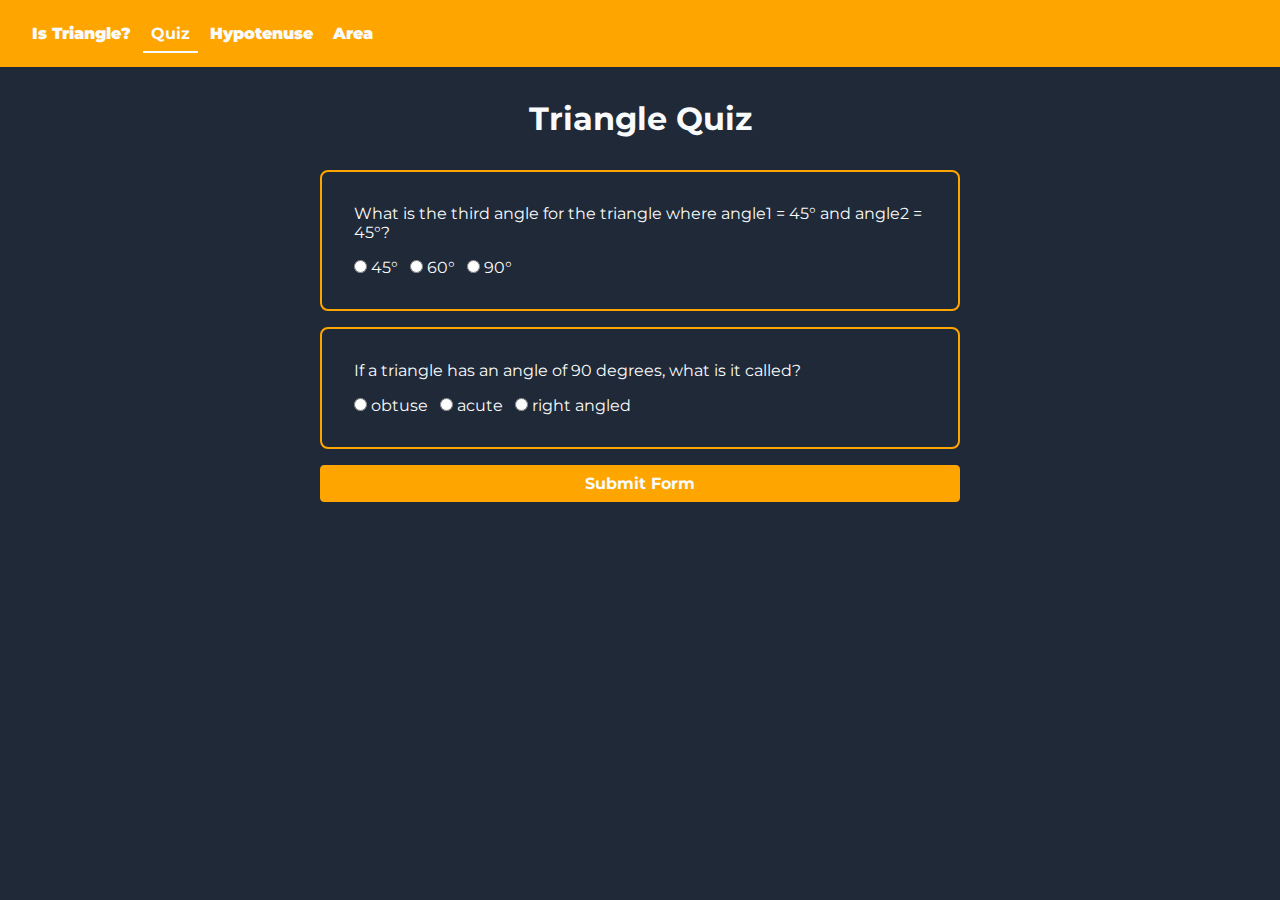
==== quiz.html @ 20432544 "index.html" ====
<!DOCTYPE html>
<html lang="en">

<head>
    <meta charset="UTF-8">
    <meta http-equiv="X-UA-Compatible" content="IE=edge">
    <meta name="viewport" content="width=device-width, initial-scale=1.0">
    <title>Triangle Quiz</title>
    <link href="style.css" rel="stylesheet" type="text/css" />
</head>

<body>
    <nav>
        <a href="index.html">Is Triangle?</a>
        <a href="quiz.html" class="item-active">Quiz</a>
        <a href="Calculate hypotenuse.html">Hypotenuse</a>
        <a href="area.html">Area</a>
    </nav>
    <h1 class="heading">Triangle Quiz</h1>
    <form class="container quiz-form">
        <div class="quiz-container">
            <p>
                What is the third angle for the triangle where angle1 = 45° and angle2
                = 45°?
            </p>
            <label>
                <input required type="radio" name="options" value="45°" />
                45°
            </label>
            <label>
                <input required type="radio" name="options" value="60°" />
                60°
            </label>
            <label>
                <input required type="radio" name="options" value="90°" />
                90°
            </label>
        </div>
        <div class="quiz-container">
            <p>If a triangle has an angle of 90 degrees, what is it called?</p>
            <label>
                <input required type="radio" name="option1" value="obtuse" />
                obtuse
            </label>
            <label>
                <input required type="radio" name="option1" value="acute" />
                acute
            </label>
            <label>
                <input required type="radio" name="option1" value="right angled" />
                right angled
            </label>
        </div>
        <button id="submit-btn" class="btn" type="submit">Submit Form</button>
    </form>
    <h2 class="output"></h2>

    <script src="quiz.js"></script>
</body>

</html>
---- style.css ----
@import url('https://fonts.googleapis.com/css2?family=Montserrat&display=swap');

* {
	--primary-color:orange;
	--background-color: #1f2937;
	--text-color: #f9fafb;
	margin: 0;
	padding: 0;
	font-family: 'Montserrat', sans-serif;
}

body {
	color: var(--text-color);
	background: var(--background-color);
}

.container {
	width: 90%;
	margin: auto;
}

.heading {
	text-align: center;
	/* color: var(--primary-color); */
	margin-bottom: 2rem;
}

.quiz-container {
	padding: 2rem;
	border: 2px solid var(--primary-color);
	border-radius: 0.5rem;
	margin: 1rem 0;
}

.quiz-container p {
	margin-bottom: 1rem;
}

.quiz-container label {
	margin-right: 0.5rem;
}

.angle-container {
	width: 90%;
	margin: auto;
}

.btn {
	padding: 0.5rem;
	background: var(--primary-color);
	color: var(--text-color);
	border: 1px solid var(--primary-color);
	border-radius: 0.25rem;
	width: 100%;
	font-weight: bold;
	font-family: 'Montserrat', sans-serif;
	font-size: 1rem;
}

.output {
	text-align: center;
	margin: 2rem 0;
}

.input-container {
	margin: 1rem 0;
}

.input-container input {
	padding: 0.5rem;
	font-size: 1rem;
	width: 97%;
	margin: 0.5rem 1rem 1rem 0;
}

.formula {
	text-align: center;
	width: 90%;
	margin: auto;
	padding: 0.5rem;
	border: 2px solid var(--primary-color);
}

nav {
	background: var(--primary-color);
	padding: 1.5rem;
	margin-bottom: 2rem;
}

a {
	text-decoration: none;
	color: var(--text-color);
	padding: 0.5rem;
	font-weight: 1000;
	font-size: 1rem;
}

.item-active {
	border-bottom: 2px solid;
	font-weight: bold;
}

@media only screen and (min-width: 600px) {
	.angle-container,
	.container,
	.formula {
		width: 50%;
	}
}
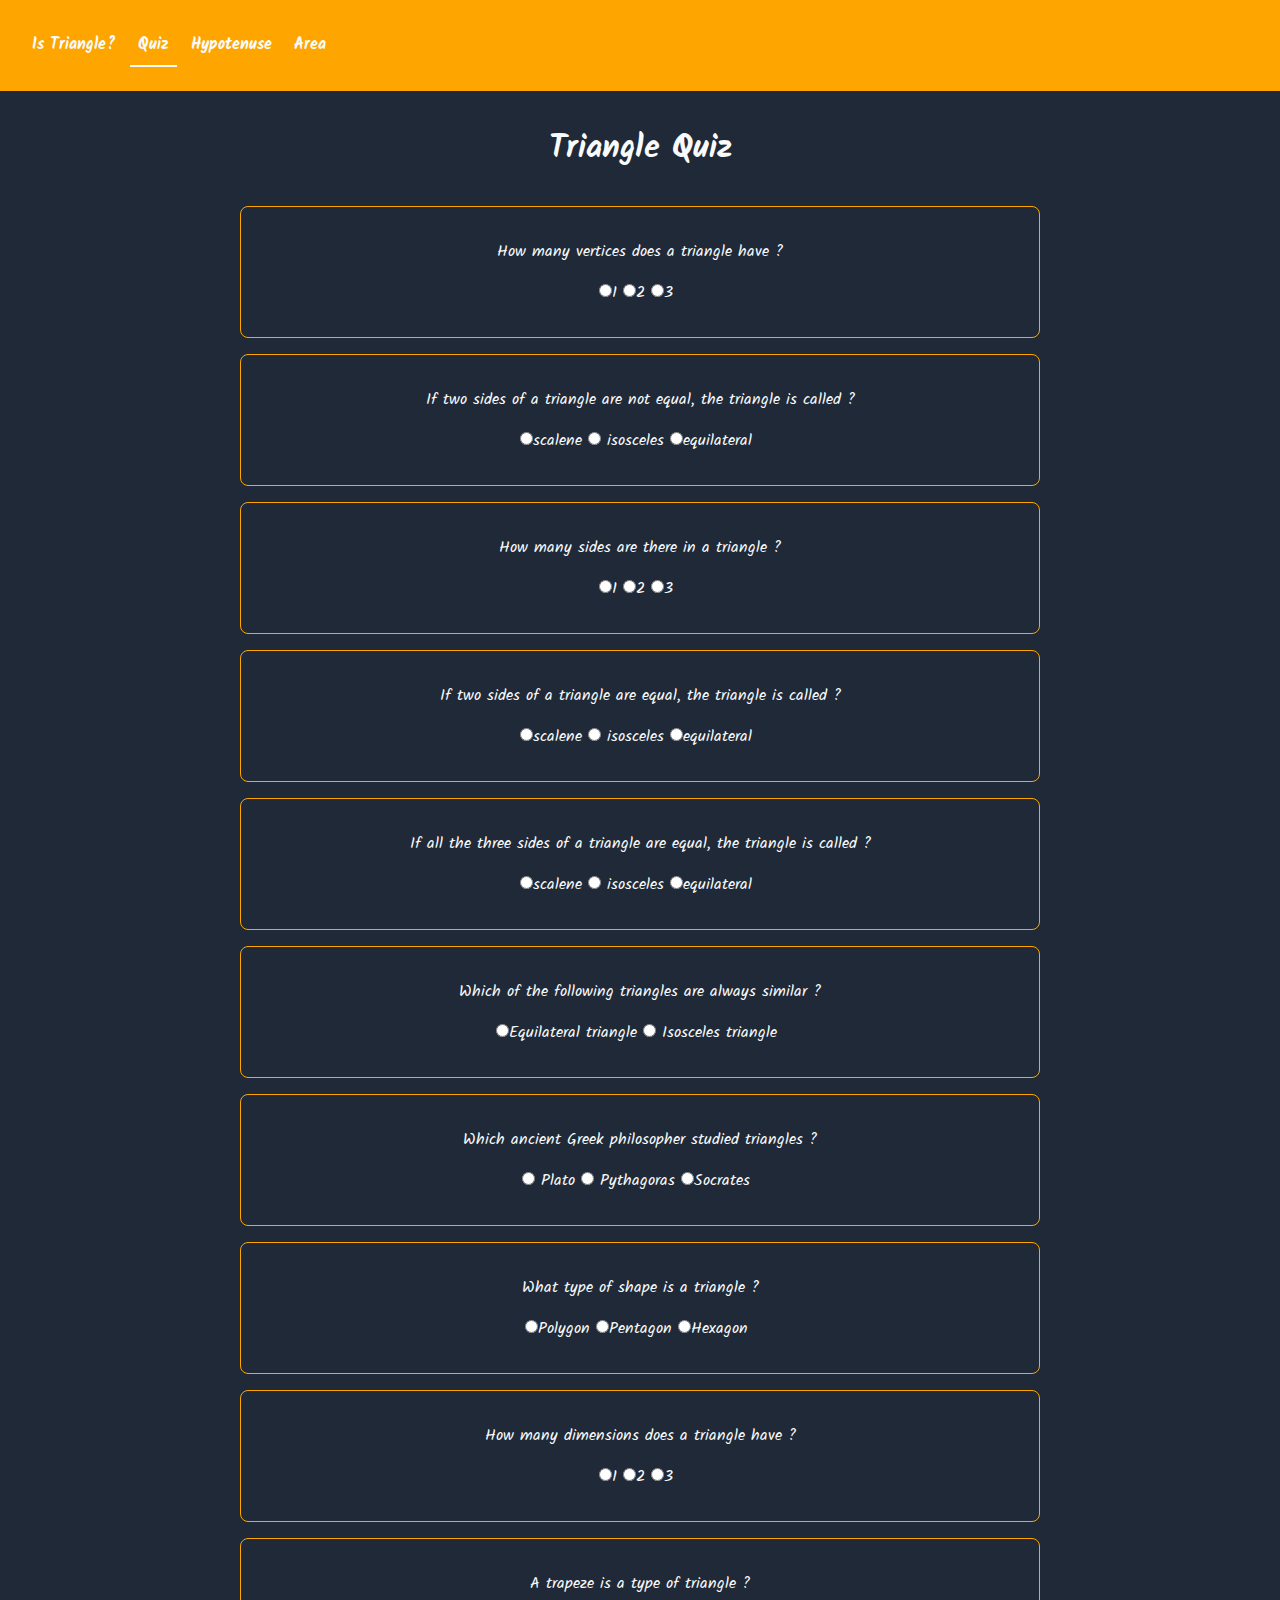
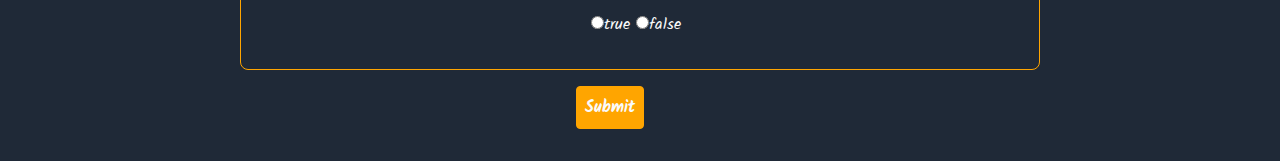
==== commit 2abe4765: "index.html" ====
--- a/quiz.html
+++ b/quiz.html
@@ -17,43 +17,110 @@
         <a href="area.html">Area</a>
     </nav>
     <h1 class="heading">Triangle Quiz</h1>
-    <form class="container quiz-form">
-        <div class="quiz-container">
-            <p>
-                What is the third angle for the triangle where angle1 = 45° and angle2
-                = 45°?
-            </p>
-            <label>
-                <input required type="radio" name="options" value="45°" />
-                45°
-            </label>
-            <label>
-                <input required type="radio" name="options" value="60°" />
-                60°
-            </label>
-            <label>
-                <input required type="radio" name="options" value="90°" />
-                90°
-            </label>
-        </div>
-        <div class="quiz-container">
-            <p>If a triangle has an angle of 90 degrees, what is it called?</p>
-            <label>
-                <input required type="radio" name="option1" value="obtuse" />
-                obtuse
-            </label>
-            <label>
-                <input required type="radio" name="option1" value="acute" />
-                acute
-            </label>
-            <label>
-                <input required type="radio" name="option1" value="right angled" />
-                right angled
-            </label>
-        </div>
-        <button id="submit-btn" class="btn" type="submit">Submit Form</button>
-    </form>
-    <h2 class="output"></h2>
+    <div class="center">
+        <form class="form">
+            <div class=quesContainer>
+                <p>How many vertices does a triangle have ?</p>
+                <label>
+                    <input type="radio" name=question1 value="1" required/>1
+                    <input type="radio" name=question1 value="2" required/>2
+                    <input type="radio" name=question1 value="3" required/>3
+                </label>
+            </div>
+            <div class=quesContainer>
+                <p>If two sides of a triangle are not equal, the triangle is called ?</p>
+                <label>
+                    <input type="radio" name=question2 value="scalene" required/>scalene
+                    <input type="radio" name=question2 value="isosceles" required/> isosceles
+                    <input type="radio" name=question2 value="equilateral" required/>equilateral
+                </label>
+            </div>
+            <div class=quesContainer>
+                <p>How many sides are there in a triangle ?</p>
+                <label>
+                    <input type="radio" name=question3 value="1" required/>1
+                    <input type="radio" name=question3 value="2" required/>2
+                    <input type="radio" name=question3 value="3" required/>3
+                </label>
+            </div>
+            <div class=quesContainer>
+                <p>If two sides of a triangle are equal, the triangle is called ?</p>
+                <label>
+                    <input type="radio" name=question4 value="scalene" required/>scalene
+                    <input type="radio" name=question4 value="isosceles" required/> isosceles
+                    <input type="radio" name=question4 value="equilateral" required/>equilateral
+                </label>
+            </div>
+
+            <div class=quesContainer>
+                <p> If all the three sides of a triangle are equal, the triangle is called ?</p>
+                <label>
+                    <input type="radio" name=question5 value="scalene" required/>scalene
+                    <input type="radio" name=question5 value="isosceles" required/> isosceles
+                    <input type="radio" name=question5 value="equilateral" required/>equilateral
+                </label>
+            </div>
+
+            <div class=quesContainer>
+                <p> Which of the following triangles are always similar ?</p>
+                <label>
+                    <input type="radio" name=question6 value="Equilateral triangle" required/>Equilateral triangle
+                    <input type="radio" name=question6 value="Isosceles triangle" required /> Isosceles triangle
+                </label>
+            </div>
+
+            <div class=quesContainer>
+                <p> Which ancient Greek philosopher studied triangles ?</p>
+                <label>
+                    <input type="radio" name=question7 value="Plato" required/>  Plato
+                    <input type="radio" name=question7 value="Pythagoras" required/> Pythagoras
+                    <input type="radio" name=question7 value="Socrates" required/>Socrates
+                </label>
+            </div>
+            
+            <div class=quesContainer>
+                <p>What type of shape is a triangle ?</p>
+                <label>
+                    <input type="radio" name=question8 value="Polygon" required/>Polygon
+                    <input type="radio" name=question8 value="Pentagon" required/>Pentagon
+                    <input type="radio" name=question8 value="Hexagon" required/>Hexagon
+                </label>
+            </div>
+
+            <div class=quesContainer>
+                <p>How many dimensions does a triangle have ?</p>
+                <label>
+                    <input type="radio" name=question9 value="1" required />1
+                    <input type="radio" name=question9 value="2" required/>2
+                    <input type="radio" name=question9 value="3" required/>3
+                </label>
+            </div>
+
+            <div class=quesContainer>
+                <p>A trapeze is a type of triangle ?</p>
+                <label>
+                    <input type="radio" name=question10 value="true"required />true
+                    <input type="radio" name=question10 value="false" required/>false
+                
+                </label>
+            </div>
+
+
+            <button id="inputBtn" type="submit" class="button">
+                Submit
+            </button>
+
+
+        </form>
+ 
+
+
+    </div>
+
+    <div class="outputBox"></div>
+
+
+    
 
     <script src="quiz.js"></script>
 </body>
--- a/style.css
+++ b/style.css
@@ -1,4 +1,4 @@
-@import url('https://fonts.googleapis.com/css2?family=Montserrat&display=swap');
+@import url('https://fonts.googleapis.com/css2?family=Kalam&display=swap');
 
 * {
 	--primary-color:orange;
@@ -6,7 +6,7 @@
 	--text-color: #f9fafb;
 	margin: 0;
 	padding: 0;
-	font-family: 'Montserrat', sans-serif;
+	font-family: 'kalam', cursive;
 }
 
 body {
@@ -24,6 +24,23 @@
 	/* color: var(--primary-color); */
 	margin-bottom: 2rem;
 }
+center{
+	padding: 2rem;
+	border: 2px solid var(--primary-color);
+	border-radius: 0.5rem;
+	margin: 1rem 0;
+	margin-bottom: 1rem;
+}
+
+.quesContainer{
+	text-align: center;
+	padding: 2rem;
+	 border: 0.5px solid var(--primary-color); 
+	border-radius: 0.5rem;
+	margin: 1rem 0;
+	margin-left: 15rem;
+	margin-right: 15rem;
+}
 
 .quiz-container {
 	padding: 2rem;
@@ -31,7 +48,12 @@
 	border-radius: 0.5rem;
 	margin: 1rem 0;
 }
-
+.quesContainer p {
+	margin-bottom: 1rem;
+}
+.quesContainer label{
+	margin-right: 0.5rem;
+}
 .quiz-container p {
 	margin-bottom: 1rem;
 }
@@ -53,8 +75,23 @@
 	border-radius: 0.25rem;
 	width: 100%;
 	font-weight: bold;
-	font-family: 'Montserrat', sans-serif;
+	font-family: 'kalam', cursive;
 	font-size: 1rem;
+}
+.outputBox {
+	text-align: center;
+	margin: 2rem 0;
+}
+.button{
+	padding: 0.5rem;
+	background: var(--primary-color);
+	color: var(--text-color);
+	border: 1px solid var(--primary-color);
+	border-radius: 0.25rem;
+	font-weight: bold;
+	font-family: 'kalam', cursive;
+	font-size: 1rem;
+	margin-left: 36rem;
 }
 
 .output {
@@ -86,6 +123,9 @@
 	padding: 1.5rem;
 	margin-bottom: 2rem;
 }
+nav a{
+	display:inline-flex;
+}
 
 a {
 	text-decoration: none;
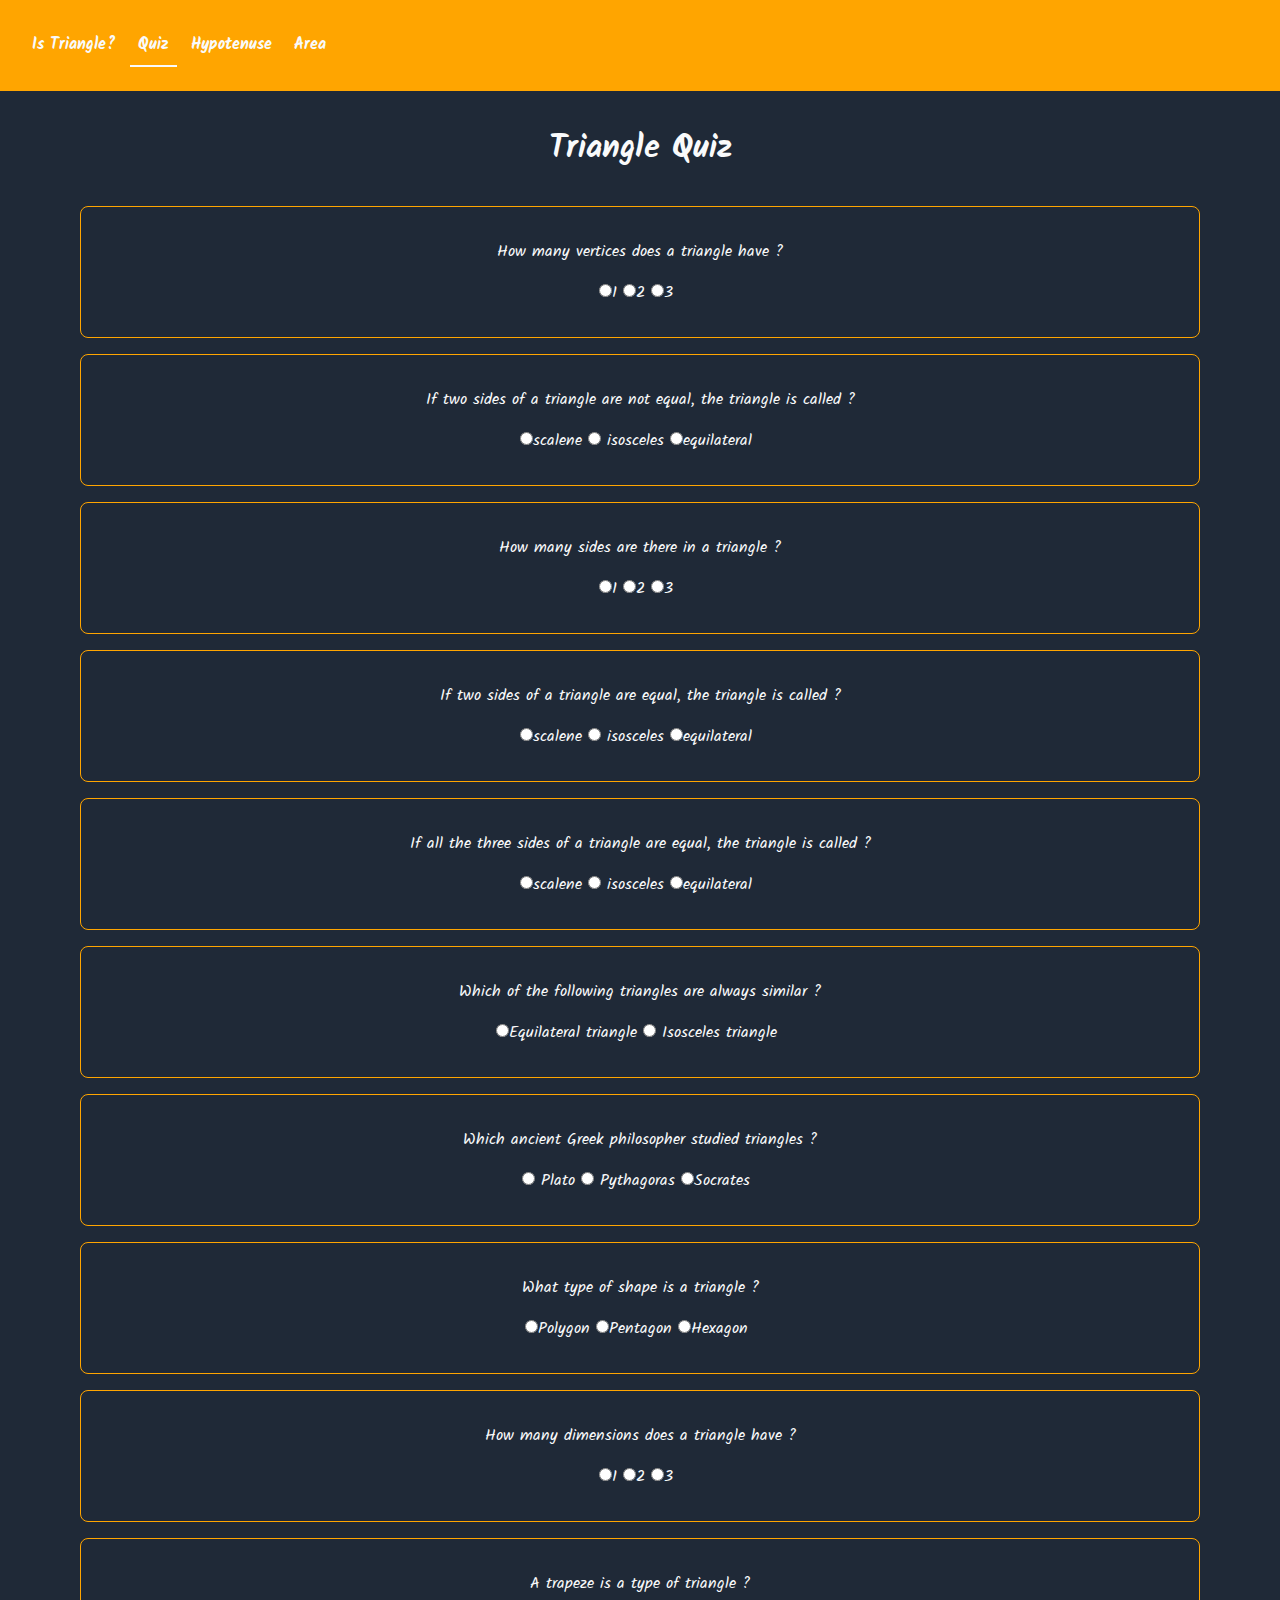
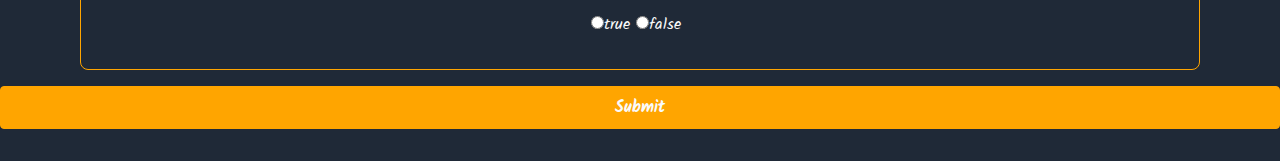
==== commit 8c426b93: "index.html" ====
--- a/quiz.html
+++ b/quiz.html
@@ -106,7 +106,7 @@
             </div>
 
 
-            <button id="inputBtn" type="submit" class="button">
+            <button class="mouse"  id="inputBtn" type="submit"  >
                 Submit
             </button>
 
--- a/style.css
+++ b/style.css
@@ -38,8 +38,8 @@
 	 border: 0.5px solid var(--primary-color); 
 	border-radius: 0.5rem;
 	margin: 1rem 0;
-	margin-left: 15rem;
-	margin-right: 15rem;
+	margin-left:5rem;
+	margin-right:5rem;
 }
 
 .quiz-container {
@@ -82,7 +82,7 @@
 	text-align: center;
 	margin: 2rem 0;
 }
-.button{
+.mouse{
 	padding: 0.5rem;
 	background: var(--primary-color);
 	color: var(--text-color);
@@ -91,7 +91,8 @@
 	font-weight: bold;
 	font-family: 'kalam', cursive;
 	font-size: 1rem;
-	margin-left: 36rem;
+	width:100%;
+	
 }
 
 .output {
